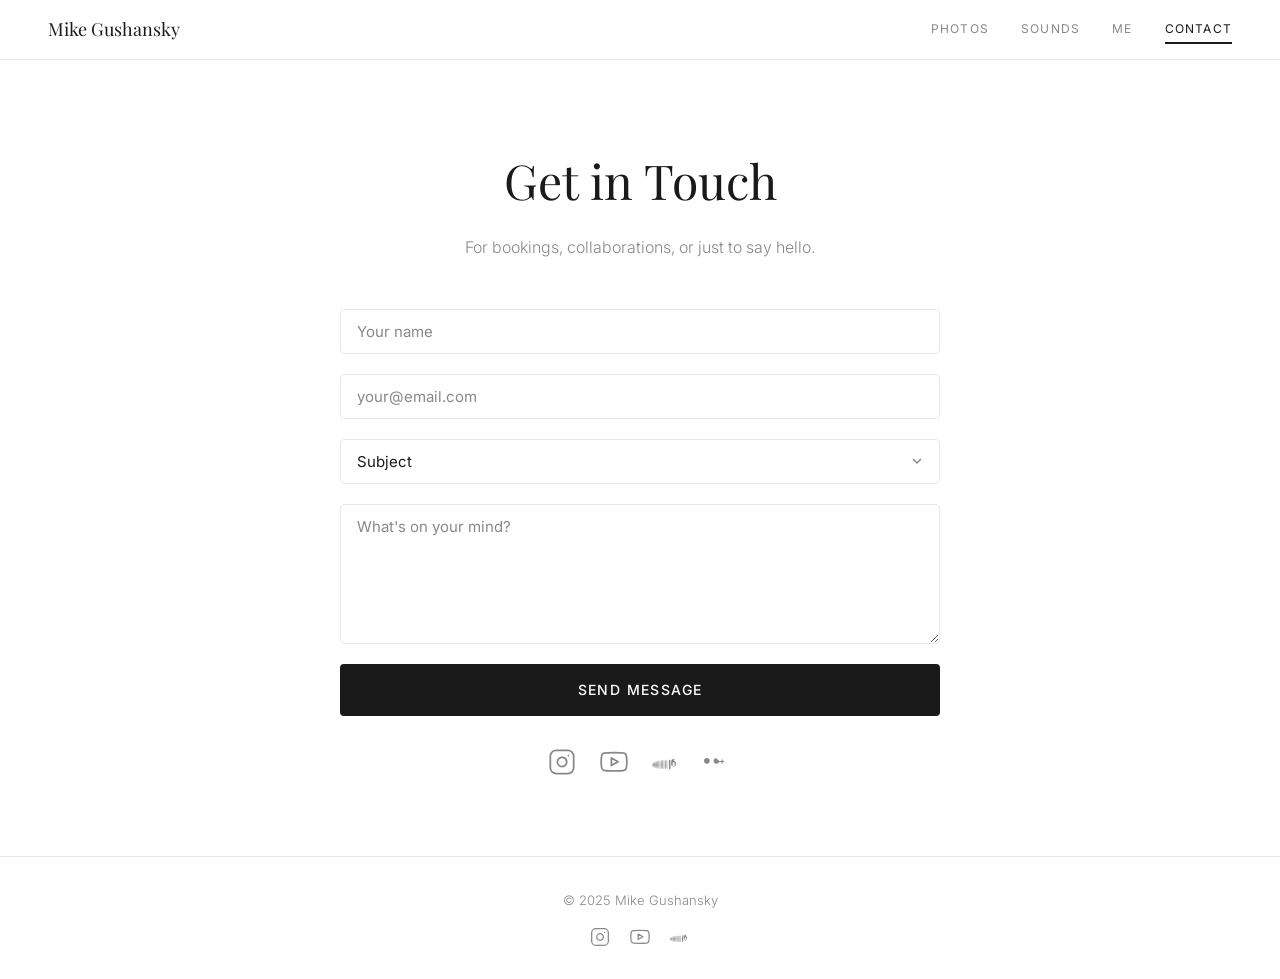
==== contact.html @ 5182df88 "Initial commit — full portfolio website Complete static site with homepage, photos gallery, sounds/m" ====
<!DOCTYPE html>
<html lang="en">
<head>
  <meta charset="UTF-8">
  <meta name="viewport" content="width=device-width, initial-scale=1.0">
  <meta name="description" content="Get in touch with Mike Gushansky for bookings, collaborations, or photography inquiries.">
  <meta property="og:title" content="Mike Gushansky — DJ & Photographer">
  <meta property="og:description" content="Music and photography by Mike Gushansky.">
  <title>Mike Gushansky — Contact</title>
  <link rel="preconnect" href="https://fonts.googleapis.com">
  <link href="https://fonts.googleapis.com/css2?family=Playfair+Display:ital,wght@0,400;0,700;1,400&family=Inter:wght@300;400;500&display=swap" rel="stylesheet">
  <link rel="stylesheet" href="css/styles.css">
  <script src="https://identity.netlify.com/v1/netlify-identity-widget.js"></script>
</head>
<body>

  <!-- Top Navigation -->
  <nav class="top-nav">
    <a href="index.html" class="top-nav__logo">Mike Gushansky</a>
    <div class="top-nav__links">
      <a href="photos.html" class="top-nav__link">Photos</a>
      <a href="sounds.html" class="top-nav__link">Sounds</a>
      <a href="me.html" class="top-nav__link">Me</a>
      <a href="contact.html" class="top-nav__link top-nav__link--active">Contact</a>
    </div>
    <button class="hamburger" aria-label="Menu">
      <span class="hamburger__line"></span>
      <span class="hamburger__line"></span>
      <span class="hamburger__line"></span>
    </button>
  </nav>

  <!-- Mobile Menu -->
  <div class="mobile-menu">
    <a href="photos.html" class="mobile-menu__link">Photos</a>
    <a href="sounds.html" class="mobile-menu__link">Sounds</a>
    <a href="me.html" class="mobile-menu__link">Me</a>
    <a href="contact.html" class="mobile-menu__link mobile-menu__link--active">Contact</a>
  </div>

  <div class="page-body">
    <main>

      <div class="content-wrap">
        <header class="page-header fade-in">
          <h1 class="page-header__title">Get in Touch</h1>
          <p class="page-header__tagline">For bookings, collaborations, or just to say hello.</p>
        </header>
      </div>

      <div class="content-wrap">
        <div class="contact-form-wrap fade-in">

          <!-- Netlify handles this form for free — no backend needed. Submissions appear in your Netlify dashboard. -->
          <form class="contact-form" name="contact" method="POST" data-netlify="true" netlify>
            <input type="hidden" name="form-name" value="contact">
            <input type="text" name="name" placeholder="Your name" required>
            <input type="email" name="email" placeholder="your@email.com" required>
            <select name="subject" required>
              <option value="" disabled selected>Subject</option>
              <option value="Booking">Booking</option>
              <option value="Collaboration">Collaboration</option>
              <option value="Photography">Photography</option>
              <option value="Other">Other</option>
            </select>
            <textarea name="message" rows="6" placeholder="What's on your mind?" required></textarea>
            <button type="submit" class="contact-form__submit">Send Message</button>
          </form>

          <div id="form-success">
            <p>Thanks! I'll be in touch soon.</p>
          </div>

          <!-- Social Icons -->
          <div class="contact-socials">
            <a href="#" target="_blank" aria-label="Instagram">
              <svg viewBox="0 0 24 24" fill="none" stroke="currentColor" stroke-width="1.5" stroke-linecap="round" stroke-linejoin="round"><rect x="2" y="2" width="20" height="20" rx="5" ry="5"></rect><path d="M16 11.37A4 4 0 1 1 12.63 8 4 4 0 0 1 16 11.37z"></path><line x1="17.5" y1="6.5" x2="17.51" y2="6.5"></line></svg>
            </a>
            <a href="#" target="_blank" aria-label="YouTube">
              <svg viewBox="0 0 24 24" fill="none" stroke="currentColor" stroke-width="1.5" stroke-linecap="round" stroke-linejoin="round"><path d="M22.54 6.42a2.78 2.78 0 0 0-1.94-2C18.88 4 12 4 12 4s-6.88 0-8.6.46a2.78 2.78 0 0 0-1.94 2A29 29 0 0 0 1 11.75a29 29 0 0 0 .46 5.33A2.78 2.78 0 0 0 3.4 19.13C5.12 19.56 12 19.56 12 19.56s6.88 0 8.6-.46a2.78 2.78 0 0 0 1.94-2 29 29 0 0 0 .46-5.25 29 29 0 0 0-.46-5.43z"></path><polygon points="9.75 15.02 15.5 11.75 9.75 8.48 9.75 15.02"></polygon></svg>
            </a>
            <a href="#" target="_blank" aria-label="SoundCloud">
              <svg viewBox="0 0 24 24" fill="currentColor"><path d="M1.175 12.225c-.051 0-.094.046-.101.1l-.233 2.154.233 2.105c.007.058.05.098.101.098.05 0 .09-.04.099-.098l.255-2.105-.27-2.154c-.009-.06-.05-.1-.1-.1m-.899.828c-.06 0-.091.037-.104.094L0 14.479l.172 1.282c.013.06.045.094.104.094.057 0 .09-.038.104-.094l.2-1.282-.2-1.332c-.014-.057-.047-.094-.104-.094m1.8-1.156c-.063 0-.11.05-.116.11l-.213 2.451.213 2.36c.006.063.053.11.116.11.063 0 .109-.047.116-.11l.244-2.36-.244-2.45c-.007-.064-.053-.111-.116-.111m.899-.427c-.073 0-.126.058-.132.125l-.193 2.878.193 2.728c.006.071.059.125.132.125.072 0 .123-.054.132-.125l.217-2.728-.217-2.878c-.009-.067-.06-.125-.132-.125m.9-.235c-.082 0-.14.066-.148.14l-.174 3.113.174 2.86c.008.076.066.14.148.14.08 0 .138-.064.148-.14l.197-2.86-.197-3.113c-.01-.074-.068-.14-.148-.14m.9-.236c-.09 0-.154.073-.16.155l-.155 3.349.155 2.94c.006.084.07.155.16.155.088 0 .152-.071.16-.155l.175-2.94-.175-3.349c-.008-.082-.072-.155-.16-.155m.998-.146c-.1 0-.17.08-.176.168l-.135 3.495.135 2.993c.006.09.076.168.176.168.098 0 .168-.078.176-.168l.154-2.993-.154-3.495c-.008-.088-.078-.168-.176-.168m1.1-.198c-.11 0-.187.09-.193.183l-.117 3.693.117 3.024c.006.098.083.183.193.183.108 0 .183-.085.193-.183l.13-3.024-.13-3.693c-.01-.093-.085-.183-.193-.183m1.098-.134c-.12 0-.2.098-.207.197l-.098 3.827.098 3.05c.007.103.087.197.207.197.118 0 .198-.094.207-.197l.11-3.05-.11-3.827c-.009-.099-.089-.197-.207-.197m1.1-.088c-.13 0-.214.105-.22.21l-.078 3.915.079 3.066c.006.11.09.21.22.21.127 0 .21-.1.22-.21l.088-3.066-.089-3.914c-.009-.106-.092-.211-.22-.211m1.202-.02c-.14 0-.228.116-.234.226l-.063 3.934.064 3.076c.006.116.094.226.234.226.137 0 .225-.11.234-.226l.072-3.076-.072-3.934c-.009-.11-.097-.226-.234-.226m1.2.032c-.148 0-.24.122-.247.238l-.047 3.902.047 3.082c.007.12.1.238.248.238.146 0 .238-.118.247-.238l.053-3.082-.053-3.902c-.009-.116-.101-.238-.247-.238m1.302.05c-.09 0-.168.04-.217.106-.03.04-.047.09-.05.143l-.03 3.747.03 3.074c.004.06.02.11.05.15.05.065.127.107.218.107.088 0 .165-.04.215-.104.032-.04.05-.092.053-.153l.034-3.074-.034-3.747c-.003-.06-.02-.11-.053-.15-.05-.067-.127-.109-.216-.109m2.372-.384c-.193 0-.36.079-.474.21a.62.62 0 0 0-.152.378v.002l-.035 3.822.035 3.05a.627.627 0 0 0 .626.593c.33 0 .604-.252.627-.577v.003l.038-3.069-.038-3.838c-.016-.04-.027-.08-.044-.116a1.1 1.1 0 0 0-.193-.32 1.094 1.094 0 0 0-.39-.278m4.1-.497c-.227-.09-.474-.137-.73-.137-1.12 0-2.028.89-2.058 2.003v.004l-.002 2.588v.002c.03 1.112.938 2.001 2.06 2.001.556 0 1.06-.22 1.43-.578.371-.359.6-.858.6-1.41V13.12c0-1.094-.757-2.012-1.781-2.268m.614 4.678a.835.835 0 0 1-.834.834c-.46 0-.833-.374-.833-.834v-2.41a.834.834 0 0 1 .833-.832c.46 0 .834.372.834.833v2.41z"/></svg>
            </a>
            <a href="#" target="_blank" aria-label="Mixcloud">
              <svg viewBox="0 0 24 24" fill="currentColor"><path d="M2.462 8.596C1.1 8.596 0 9.695 0 11.058s1.1 2.462 2.462 2.462c1.362 0 2.462-1.1 2.462-2.462s-1.1-2.462-2.462-2.462zm8.26 0c-1.362 0-2.462 1.1-2.462 2.462s1.1 2.462 2.462 2.462c.993 0 1.847-.587 2.236-1.432h2.066v.986a.493.493 0 0 0 .985 0v-.986h.986a.493.493 0 0 0 0-.985h-.986v-.986a.493.493 0 0 0-.985 0v.986h-2.066c-.389-.845-1.243-1.432-2.236-1.432zm-4.13 1.478a2.448 2.448 0 0 0-.692 1.476h-.001a2.448 2.448 0 0 0 .693 1.476 3.449 3.449 0 0 1-.693-1.476 3.449 3.449 0 0 1 .693-1.476z"/></svg>
            </a>
          </div>

        </div>
      </div>

    </main>

    <!-- Footer -->
    <footer class="site-footer">
      <p class="site-footer__copy">&copy; 2025 Mike Gushansky</p>
      <div class="site-footer__socials">
        <a href="#" target="_blank" aria-label="Instagram">
          <svg viewBox="0 0 24 24" fill="none" stroke="currentColor" stroke-width="1.5" stroke-linecap="round" stroke-linejoin="round"><rect x="2" y="2" width="20" height="20" rx="5" ry="5"></rect><path d="M16 11.37A4 4 0 1 1 12.63 8 4 4 0 0 1 16 11.37z"></path><line x1="17.5" y1="6.5" x2="17.51" y2="6.5"></line></svg>
        </a>
        <a href="#" target="_blank" aria-label="YouTube">
          <svg viewBox="0 0 24 24" fill="none" stroke="currentColor" stroke-width="1.5" stroke-linecap="round" stroke-linejoin="round"><path d="M22.54 6.42a2.78 2.78 0 0 0-1.94-2C18.88 4 12 4 12 4s-6.88 0-8.6.46a2.78 2.78 0 0 0-1.94 2A29 29 0 0 0 1 11.75a29 29 0 0 0 .46 5.33A2.78 2.78 0 0 0 3.4 19.13C5.12 19.56 12 19.56 12 19.56s6.88 0 8.6-.46a2.78 2.78 0 0 0 1.94-2 29 29 0 0 0 .46-5.25 29 29 0 0 0-.46-5.43z"></path><polygon points="9.75 15.02 15.5 11.75 9.75 8.48 9.75 15.02"></polygon></svg>
        </a>
        <a href="#" target="_blank" aria-label="SoundCloud">
          <svg viewBox="0 0 24 24" fill="currentColor"><path d="M1.175 12.225c-.051 0-.094.046-.101.1l-.233 2.154.233 2.105c.007.058.05.098.101.098.05 0 .09-.04.099-.098l.255-2.105-.27-2.154c-.009-.06-.05-.1-.1-.1m-.899.828c-.06 0-.091.037-.104.094L0 14.479l.172 1.282c.013.06.045.094.104.094.057 0 .09-.038.104-.094l.2-1.282-.2-1.332c-.014-.057-.047-.094-.104-.094m1.8-1.156c-.063 0-.11.05-.116.11l-.213 2.451.213 2.36c.006.063.053.11.116.11.063 0 .109-.047.116-.11l.244-2.36-.244-2.45c-.007-.064-.053-.111-.116-.111m.899-.427c-.073 0-.126.058-.132.125l-.193 2.878.193 2.728c.006.071.059.125.132.125.072 0 .123-.054.132-.125l.217-2.728-.217-2.878c-.009-.067-.06-.125-.132-.125m.9-.235c-.082 0-.14.066-.148.14l-.174 3.113.174 2.86c.008.076.066.14.148.14.08 0 .138-.064.148-.14l.197-2.86-.197-3.113c-.01-.074-.068-.14-.148-.14m.9-.236c-.09 0-.154.073-.16.155l-.155 3.349.155 2.94c.006.084.07.155.16.155.088 0 .152-.071.16-.155l.175-2.94-.175-3.349c-.008-.082-.072-.155-.16-.155m.998-.146c-.1 0-.17.08-.176.168l-.135 3.495.135 2.993c.006.09.076.168.176.168.098 0 .168-.078.176-.168l.154-2.993-.154-3.495c-.008-.088-.078-.168-.176-.168m1.1-.198c-.11 0-.187.09-.193.183l-.117 3.693.117 3.024c.006.098.083.183.193.183.108 0 .183-.085.193-.183l.13-3.024-.13-3.693c-.01-.093-.085-.183-.193-.183m1.098-.134c-.12 0-.2.098-.207.197l-.098 3.827.098 3.05c.007.103.087.197.207.197.118 0 .198-.094.207-.197l.11-3.05-.11-3.827c-.009-.099-.089-.197-.207-.197m1.1-.088c-.13 0-.214.105-.22.21l-.078 3.915.079 3.066c.006.11.09.21.22.21.127 0 .21-.1.22-.21l.088-3.066-.089-3.914c-.009-.106-.092-.211-.22-.211m1.202-.02c-.14 0-.228.116-.234.226l-.063 3.934.064 3.076c.006.116.094.226.234.226.137 0 .225-.11.234-.226l.072-3.076-.072-3.934c-.009-.11-.097-.226-.234-.226m1.2.032c-.148 0-.24.122-.247.238l-.047 3.902.047 3.082c.007.12.1.238.248.238.146 0 .238-.118.247-.238l.053-3.082-.053-3.902c-.009-.116-.101-.238-.247-.238m1.302.05c-.09 0-.168.04-.217.106-.03.04-.047.09-.05.143l-.03 3.747.03 3.074c.004.06.02.11.05.15.05.065.127.107.218.107.088 0 .165-.04.215-.104.032-.04.05-.092.053-.153l.034-3.074-.034-3.747c-.003-.06-.02-.11-.053-.15-.05-.067-.127-.109-.216-.109m2.372-.384c-.193 0-.36.079-.474.21a.62.62 0 0 0-.152.378v.002l-.035 3.822.035 3.05a.627.627 0 0 0 .626.593c.33 0 .604-.252.627-.577v.003l.038-3.069-.038-3.838c-.016-.04-.027-.08-.044-.116a1.1 1.1 0 0 0-.193-.32 1.094 1.094 0 0 0-.39-.278m4.1-.497c-.227-.09-.474-.137-.73-.137-1.12 0-2.028.89-2.058 2.003v.004l-.002 2.588v.002c.03 1.112.938 2.001 2.06 2.001.556 0 1.06-.22 1.43-.578.371-.359.6-.858.6-1.41V13.12c0-1.094-.757-2.012-1.781-2.268m.614 4.678a.835.835 0 0 1-.834.834c-.46 0-.833-.374-.833-.834v-2.41a.834.834 0 0 1 .833-.832c.46 0 .834.372.834.833v2.41z"/></svg>
        </a>
      </div>
    </footer>

  </div>

  <script src="js/main.js"></script>
  <script>
    if (window.netlifyIdentity) {
      window.netlifyIdentity.on("init", user => {
        if (!user) {
          window.netlifyIdentity.on("login", () => {
            document.location.href = "/admin/";
          });
        }
      });
    }
  </script>
</body>
</html>
---- css/styles.css ----
/* ==========================================================================
   Mike Gushansky — Global Stylesheet
   ========================================================================== */

/* --- CSS Custom Properties --- */
:root {
  --color-bg: #FFFFFF;
  --color-bg-soft: #F7F7F5;
  --color-text: #1A1A1A;
  --color-text-muted: #888888;
  --color-border: #E8E8E8;
  --color-hover: #000000;
}

/* --- Reset & Base --- */
*,
*::before,
*::after {
  margin: 0;
  padding: 0;
  box-sizing: border-box;
}

html {
  font-size: 16px;
  -webkit-text-size-adjust: 100%;
}

body {
  font-family: 'Inter', -apple-system, BlinkMacSystemFont, sans-serif;
  font-weight: 400;
  color: var(--color-text);
  background: var(--color-bg);
  line-height: 1.7;
  -webkit-font-smoothing: antialiased;
  -moz-osx-font-smoothing: grayscale;
}

a {
  color: inherit;
  text-decoration: none;
}

img {
  display: block;
  max-width: 100%;
}

ul, ol {
  list-style: none;
}

button {
  font-family: inherit;
  cursor: pointer;
  border: none;
  background: none;
}

select, input, textarea {
  font-family: inherit;
}

/* --- Fade In Animation --- */
.fade-in {
  opacity: 0;
  transform: translateY(24px);
  transition: opacity 0.6s ease, transform 0.6s ease;
}

.fade-in.visible {
  opacity: 1;
  transform: translateY(0);
}

/* ==========================================================================
   HOMEPAGE
   ========================================================================== */

.home-page {
  height: 100vh;
  height: 100dvh;
  overflow: hidden;
  position: relative;
  background: var(--color-bg);
}

/* Corner Navigation */
.corner-nav__link {
  position: fixed;
  font-family: 'Inter', sans-serif;
  font-weight: 400;
  text-transform: uppercase;
  letter-spacing: 0.15em;
  font-size: 12px;
  color: var(--color-text-muted);
  transition: color 0.3s ease;
  z-index: 10;
}

.corner-nav__link:hover {
  color: var(--color-text);
}

.corner-nav__link--top-left {
  top: 32px;
  left: 32px;
}

.corner-nav__link--top-right {
  top: 32px;
  right: 32px;
}

.corner-nav__link--bottom-left {
  bottom: 32px;
  left: 32px;
}

.corner-nav__link--bottom-right {
  bottom: 32px;
  right: 32px;
}

/* Centered Name */
.home-name {
  position: absolute;
  top: 50%;
  left: 50%;
  transform: translate(-50%, -50%);
  font-family: 'Playfair Display', serif;
  font-weight: 400;
  font-size: clamp(36px, 6vw, 72px);
  color: var(--color-text);
  white-space: nowrap;
  text-align: center;
}

/* ==========================================================================
   INNER PAGE NAVIGATION
   ========================================================================== */

.top-nav {
  position: fixed;
  top: 0;
  left: 0;
  right: 0;
  height: 60px;
  background: var(--color-bg);
  border-bottom: 1px solid var(--color-border);
  display: flex;
  align-items: center;
  justify-content: space-between;
  padding: 0 48px;
  z-index: 1000;
}

.top-nav__logo {
  font-family: 'Playfair Display', serif;
  font-weight: 400;
  font-size: 18px;
  color: var(--color-text);
}

.top-nav__links {
  display: flex;
  align-items: center;
  gap: 32px;
}

.top-nav__link {
  font-family: 'Inter', sans-serif;
  font-weight: 400;
  text-transform: uppercase;
  letter-spacing: 0.1em;
  font-size: 12px;
  color: var(--color-text-muted);
  transition: color 0.3s ease;
  position: relative;
}

.top-nav__link:hover {
  color: var(--color-text);
}

.top-nav__link--active {
  color: var(--color-text);
}

.top-nav__link--active::after {
  content: '';
  position: absolute;
  bottom: -4px;
  left: 0;
  right: 0;
  height: 2px;
  background: var(--color-text);
}

/* Hamburger */
.hamburger {
  display: none;
  flex-direction: column;
  justify-content: center;
  align-items: center;
  width: 32px;
  height: 32px;
  gap: 5px;
  cursor: pointer;
  z-index: 1001;
}

.hamburger__line {
  width: 20px;
  height: 1.5px;
  background: var(--color-text);
  transition: transform 0.3s ease, opacity 0.3s ease;
}

.hamburger.active .hamburger__line:nth-child(1) {
  transform: translateY(6.5px) rotate(45deg);
}

.hamburger.active .hamburger__line:nth-child(2) {
  opacity: 0;
}

.hamburger.active .hamburger__line:nth-child(3) {
  transform: translateY(-6.5px) rotate(-45deg);
}

/* Mobile Menu Overlay */
.mobile-menu {
  display: none;
  position: fixed;
  inset: 0;
  background: var(--color-bg);
  z-index: 999;
  flex-direction: column;
  align-items: center;
  justify-content: center;
  gap: 40px;
}

.mobile-menu.active {
  display: flex;
}

.mobile-menu__link {
  font-family: 'Inter', sans-serif;
  font-weight: 400;
  text-transform: uppercase;
  letter-spacing: 0.15em;
  font-size: 16px;
  color: var(--color-text-muted);
  transition: color 0.3s ease;
}

.mobile-menu__link:hover,
.mobile-menu__link--active {
  color: var(--color-text);
}

/* ==========================================================================
   INNER PAGE LAYOUT
   ========================================================================== */

.page-body {
  padding-top: 60px;
}

.content-wrap {
  max-width: 1200px;
  margin: 0 auto;
  padding: 0 48px;
}

.section-padding {
  padding: 80px 0;
}

/* ==========================================================================
   FOOTER
   ========================================================================== */

.site-footer {
  border-top: 1px solid var(--color-border);
  padding: 32px 0;
  text-align: center;
}

.site-footer__copy {
  font-family: 'Inter', sans-serif;
  font-weight: 300;
  font-size: 13px;
  color: var(--color-text-muted);
}

.site-footer__socials {
  display: flex;
  align-items: center;
  justify-content: center;
  gap: 20px;
  margin-top: 16px;
}

.site-footer__socials a {
  color: var(--color-text-muted);
  transition: color 0.3s ease;
  display: flex;
}

.site-footer__socials a:hover {
  color: var(--color-text);
}

.site-footer__socials svg {
  width: 20px;
  height: 20px;
}

/* ==========================================================================
   PHOTOS PAGE — Carousel
   ========================================================================== */

.carousel {
  position: relative;
  width: 100%;
  height: 100vh;
  overflow: hidden;
}

.carousel__track {
  display: flex;
  height: 100%;
  transition: transform 0.5s ease;
}

.carousel__slide {
  min-width: 100%;
  height: 100%;
  position: relative;
}

.carousel__slide img {
  width: 100%;
  height: 100%;
  object-fit: cover;
}

.carousel__caption {
  position: absolute;
  bottom: 0;
  left: 0;
  right: 0;
  padding: 80px 48px 40px;
  background: linear-gradient(to top, rgba(0,0,0,0.5), transparent);
  z-index: 2;
}

.carousel__caption-title {
  font-family: 'Inter', sans-serif;
  font-weight: 400;
  font-size: 16px;
  color: #fff;
  margin-bottom: 4px;
}

.carousel__caption-meta {
  font-family: 'Inter', sans-serif;
  font-weight: 300;
  font-size: 13px;
  color: rgba(255,255,255,0.7);
}

.carousel__arrow {
  position: absolute;
  top: 50%;
  transform: translateY(-50%);
  width: 48px;
  height: 48px;
  border-radius: 50%;
  background: rgba(255,255,255,0.15);
  display: flex;
  align-items: center;
  justify-content: center;
  z-index: 3;
  transition: background 0.3s ease;
  cursor: pointer;
  border: none;
}

.carousel__arrow:hover {
  background: rgba(255,255,255,0.3);
}

.carousel__arrow svg {
  width: 20px;
  height: 20px;
  fill: none;
  stroke: #fff;
  stroke-width: 2;
  stroke-linecap: round;
  stroke-linejoin: round;
}

.carousel__arrow--prev {
  left: 24px;
}

.carousel__arrow--next {
  right: 24px;
}

.carousel__dots {
  position: absolute;
  bottom: 20px;
  left: 50%;
  transform: translateX(-50%);
  display: flex;
  gap: 8px;
  z-index: 3;
}

.carousel__dot {
  width: 8px;
  height: 8px;
  border-radius: 50%;
  background: rgba(255,255,255,0.4);
  cursor: pointer;
  border: none;
  padding: 0;
  transition: background 0.3s ease;
}

.carousel__dot--active {
  background: #fff;
}

/* ==========================================================================
   PHOTOS PAGE — Masonry Gallery
   ========================================================================== */

.gallery {
  column-count: 2;
  column-gap: 12px;
  padding: 12px 0;
}

.gallery__item {
  break-inside: avoid;
  margin-bottom: 12px;
  cursor: pointer;
  overflow: hidden;
}

.gallery__item img {
  width: 100%;
  display: block;
  opacity: 0;
  transition: opacity 0.6s ease;
}

.gallery__item img.loaded {
  opacity: 1;
}

/* ==========================================================================
   PHOTOS PAGE — Lightbox
   ========================================================================== */

.lightbox {
  display: none;
  position: fixed;
  inset: 0;
  background: #000;
  z-index: 2000;
  align-items: center;
  justify-content: center;
}

.lightbox.active {
  display: flex;
}

.lightbox__img {
  max-width: 95vw;
  max-height: 95vh;
  object-fit: contain;
}

.lightbox__close {
  position: absolute;
  top: 20px;
  right: 24px;
  color: #fff;
  font-size: 24px;
  cursor: pointer;
  background: none;
  border: none;
  line-height: 1;
  z-index: 2001;
  padding: 8px;
}

.lightbox__arrow {
  position: absolute;
  top: 50%;
  transform: translateY(-50%);
  width: 48px;
  height: 48px;
  border-radius: 50%;
  background: rgba(255,255,255,0.15);
  display: flex;
  align-items: center;
  justify-content: center;
  z-index: 2001;
  transition: background 0.3s ease;
  cursor: pointer;
  border: none;
}

.lightbox__arrow:hover {
  background: rgba(255,255,255,0.3);
}

.lightbox__arrow svg {
  width: 20px;
  height: 20px;
  fill: none;
  stroke: #fff;
  stroke-width: 2;
  stroke-linecap: round;
  stroke-linejoin: round;
}

.lightbox__arrow--prev {
  left: 24px;
}

.lightbox__arrow--next {
  right: 24px;
}

/* ==========================================================================
   SOUNDS PAGE
   ========================================================================== */

.page-header {
  text-align: center;
  padding: 80px 0 48px;
}

.page-header__title {
  font-family: 'Playfair Display', serif;
  font-weight: 400;
  font-size: clamp(36px, 5vw, 48px);
  color: var(--color-text);
  margin-bottom: 12px;
}

.page-header__tagline {
  font-family: 'Inter', sans-serif;
  font-weight: 300;
  font-size: 16px;
  color: var(--color-text-muted);
}

/* Featured Mix */
.featured-mix {
  max-width: 900px;
  margin: 0 auto;
  padding-bottom: 80px;
}

.featured-mix__embed {
  position: relative;
  padding-bottom: 56.25%;
  height: 0;
  border-radius: 4px;
  overflow: hidden;
  box-shadow: 0 4px 24px rgba(0,0,0,0.08);
}

.featured-mix__embed iframe {
  position: absolute;
  top: 0;
  left: 0;
  width: 100%;
  height: 100%;
  border: 0;
}

.featured-mix__info {
  margin-top: 24px;
}

.featured-mix__title {
  font-family: 'Playfair Display', serif;
  font-weight: 400;
  font-size: clamp(24px, 3vw, 32px);
  color: var(--color-text);
  margin-bottom: 8px;
}

.featured-mix__meta {
  font-family: 'Inter', sans-serif;
  font-weight: 300;
  font-size: 13px;
  color: var(--color-text-muted);
  margin-bottom: 16px;
}

.featured-mix__desc {
  font-family: 'Inter', sans-serif;
  font-weight: 300;
  font-size: 15px;
  line-height: 1.7;
  color: var(--color-text);
}

/* Mix Grid */
.mix-section__heading {
  font-family: 'Playfair Display', serif;
  font-weight: 400;
  font-size: clamp(28px, 4vw, 36px);
  color: var(--color-text);
  margin-bottom: 40px;
}

.mix-grid {
  display: grid;
  grid-template-columns: repeat(2, 1fr);
  gap: 32px;
}

.mix-card {
  cursor: pointer;
}

.mix-card__thumb {
  position: relative;
  border-radius: 4px;
  overflow: hidden;
}

.mix-card__thumb img {
  width: 100%;
  aspect-ratio: 16 / 9;
  object-fit: cover;
  transition: transform 0.3s ease;
}

.mix-card:hover .mix-card__thumb img {
  transform: scale(1.02);
}

.mix-card__title {
  font-family: 'Inter', sans-serif;
  font-weight: 500;
  font-size: 16px;
  margin-top: 12px;
  color: var(--color-text);
}

.mix-card__meta {
  font-family: 'Inter', sans-serif;
  font-weight: 300;
  font-size: 13px;
  color: var(--color-text-muted);
  margin-top: 4px;
}

.mix-card__genre {
  display: inline-block;
  border: 1px solid var(--color-border);
  border-radius: 100px;
  padding: 4px 10px;
  font-family: 'Inter', sans-serif;
  font-weight: 400;
  font-size: 11px;
  text-transform: uppercase;
  letter-spacing: 0.1em;
  color: var(--color-text-muted);
  margin-top: 8px;
}

/* Mix Modal */
.mix-modal {
  display: none;
  position: fixed;
  inset: 0;
  background: rgba(0,0,0,0.85);
  z-index: 2000;
  align-items: center;
  justify-content: center;
}

.mix-modal.active {
  display: flex;
}

.mix-modal__container {
  background: #fff;
  max-width: 800px;
  width: 90%;
  padding: 24px;
  border-radius: 4px;
  position: relative;
}

.mix-modal__embed {
  position: relative;
  padding-bottom: 56.25%;
  height: 0;
}

.mix-modal__embed iframe {
  position: absolute;
  top: 0;
  left: 0;
  width: 100%;
  height: 100%;
  border: 0;
}

.mix-modal__close {
  position: absolute;
  top: -40px;
  right: 0;
  color: #fff;
  font-size: 24px;
  cursor: pointer;
  background: none;
  border: none;
  line-height: 1;
  padding: 8px;
  transition: color 0.3s ease;
}

.mix-modal__close:hover {
  color: var(--color-text-muted);
}

/* ==========================================================================
   ME PAGE
   ========================================================================== */

.me-hero {
  width: 100%;
  height: 70vh;
  overflow: hidden;
}

.me-hero img {
  width: 100%;
  height: 100%;
  object-fit: cover;
  object-position: center top;
}

.me-content {
  max-width: 640px;
  margin: 64px auto 0;
  padding: 0 24px 80px;
}

.me-content__title {
  font-family: 'Playfair Display', serif;
  font-weight: 400;
  font-size: clamp(36px, 5vw, 48px);
  margin-bottom: 8px;
}

.me-content__rule {
  border: none;
  border-top: 1px solid var(--color-border);
  margin-bottom: 40px;
}

.me-content__bio p {
  font-family: 'Inter', sans-serif;
  font-weight: 300;
  font-size: 17px;
  line-height: 1.9;
  margin-bottom: 24px;
}

/* Press */
.me-press {
  margin-top: 48px;
  border-top: 1px solid var(--color-border);
  padding-top: 32px;
}

.me-press__heading {
  font-family: 'Inter', sans-serif;
  font-weight: 500;
  font-size: 13px;
  text-transform: uppercase;
  letter-spacing: 0.1em;
  color: var(--color-text-muted);
  margin-bottom: 16px;
}

/* Press Cards */
.press-card {
  display: flex;
  gap: 20px;
  padding: 24px 0;
  border-bottom: 1px solid var(--color-border);
  text-decoration: none;
  color: inherit;
  transition: opacity 0.3s ease;
}

.press-card:hover .press-card__img {
  opacity: 0.85;
}

.press-card__img {
  width: 140px;
  aspect-ratio: 16 / 10;
  object-fit: cover;
  border-radius: 4px;
  flex-shrink: 0;
  transition: opacity 0.3s ease;
}

.press-card__text {
  display: flex;
  flex-direction: column;
  justify-content: center;
}

.press-card__title {
  font-family: 'Inter', sans-serif;
  font-weight: 500;
  font-size: 15px;
  color: var(--color-text);
  line-height: 1.4;
}

.press-card__desc {
  font-family: 'Inter', sans-serif;
  font-weight: 300;
  font-size: 14px;
  color: var(--color-text-muted);
  line-height: 1.6;
  margin-top: 6px;
}

.press-card__link {
  font-family: 'Inter', sans-serif;
  font-weight: 400;
  font-size: 13px;
  color: var(--color-text);
  margin-top: 8px;
}

/* ==========================================================================
   CONTACT PAGE
   ========================================================================== */

.contact-form-wrap {
  max-width: 600px;
  margin: 0 auto;
  padding-bottom: 80px;
}

.contact-form {
  display: flex;
  flex-direction: column;
  gap: 20px;
}

.contact-form input,
.contact-form select,
.contact-form textarea {
  width: 100%;
  border: 1px solid var(--color-border);
  border-radius: 4px;
  padding: 12px 16px;
  font-family: 'Inter', sans-serif;
  font-weight: 400;
  font-size: 15px;
  color: var(--color-text);
  background: var(--color-bg);
  transition: border-color 0.3s ease;
  appearance: none;
  -webkit-appearance: none;
}

.contact-form select {
  background-image: url("data:image/svg+xml,%3Csvg xmlns='http://www.w3.org/2000/svg' width='12' height='12' viewBox='0 0 12 12'%3E%3Cpath d='M2 4l4 4 4-4' fill='none' stroke='%23888' stroke-width='1.5'/%3E%3C/svg%3E");
  background-repeat: no-repeat;
  background-position: right 16px center;
  padding-right: 40px;
}

.contact-form input:focus,
.contact-form select:focus,
.contact-form textarea:focus {
  border-color: var(--color-text);
  outline: none;
}

.contact-form input::placeholder,
.contact-form textarea::placeholder {
  color: var(--color-text-muted);
}

.contact-form textarea {
  resize: vertical;
}

.contact-form__submit {
  width: 100%;
  height: 52px;
  background: var(--color-text);
  color: #fff;
  font-family: 'Inter', sans-serif;
  font-weight: 500;
  font-size: 14px;
  text-transform: uppercase;
  letter-spacing: 0.1em;
  border: none;
  border-radius: 4px;
  cursor: pointer;
  transition: background 0.3s ease;
}

.contact-form__submit:hover {
  background: #333;
}

#form-success {
  display: none;
  text-align: center;
  padding: 48px 0;
}

#form-success p {
  font-family: 'Inter', sans-serif;
  font-weight: 300;
  font-size: 18px;
  color: var(--color-text);
}

.contact-socials {
  display: flex;
  align-items: center;
  justify-content: center;
  gap: 24px;
  margin-top: 32px;
}

.contact-socials a {
  color: var(--color-text-muted);
  transition: color 0.3s ease;
  display: flex;
}

.contact-socials a:hover {
  color: var(--color-text);
}

.contact-socials svg {
  width: 28px;
  height: 28px;
}

/* ==========================================================================
   RESPONSIVE
   ========================================================================== */

/* Tablet */
@media (max-width: 1024px) {
  .content-wrap {
    padding: 0 32px;
  }
}

/* Mobile */
@media (max-width: 768px) {
  /* Homepage */
  .corner-nav__link {
    font-size: 10px;
  }

  .corner-nav__link--top-left {
    top: 20px;
    left: 20px;
  }

  .corner-nav__link--top-right {
    top: 20px;
    right: 20px;
  }

  .corner-nav__link--bottom-left {
    bottom: 20px;
    left: 20px;
  }

  .corner-nav__link--bottom-right {
    bottom: 20px;
    right: 20px;
  }

  /* Nav */
  .top-nav {
    padding: 0 24px;
  }

  .top-nav__links {
    display: none;
  }

  .hamburger {
    display: flex;
  }

  /* Content */
  .content-wrap {
    padding: 0 24px;
  }

  .section-padding {
    padding: 48px 0;
  }

  /* Photos */
  .gallery {
    column-count: 1;
  }

  .carousel__arrow {
    width: 36px;
    height: 36px;
  }

  .carousel__arrow svg {
    width: 16px;
    height: 16px;
  }

  .carousel__arrow--prev {
    left: 12px;
  }

  .carousel__arrow--next {
    right: 12px;
  }

  .carousel__caption {
    padding: 60px 24px 32px;
  }

  /* Sounds */
  .mix-grid {
    grid-template-columns: 1fr;
  }

  .page-header {
    padding: 48px 0 32px;
  }

  /* Me */
  .me-hero {
    height: 50vh;
  }

  .me-content {
    margin-top: 40px;
  }

  .press-card {
    flex-direction: column;
  }

  .press-card__img {
    width: 100%;
  }

  /* Contact */
  .contact-form-wrap {
    padding-bottom: 48px;
  }
}
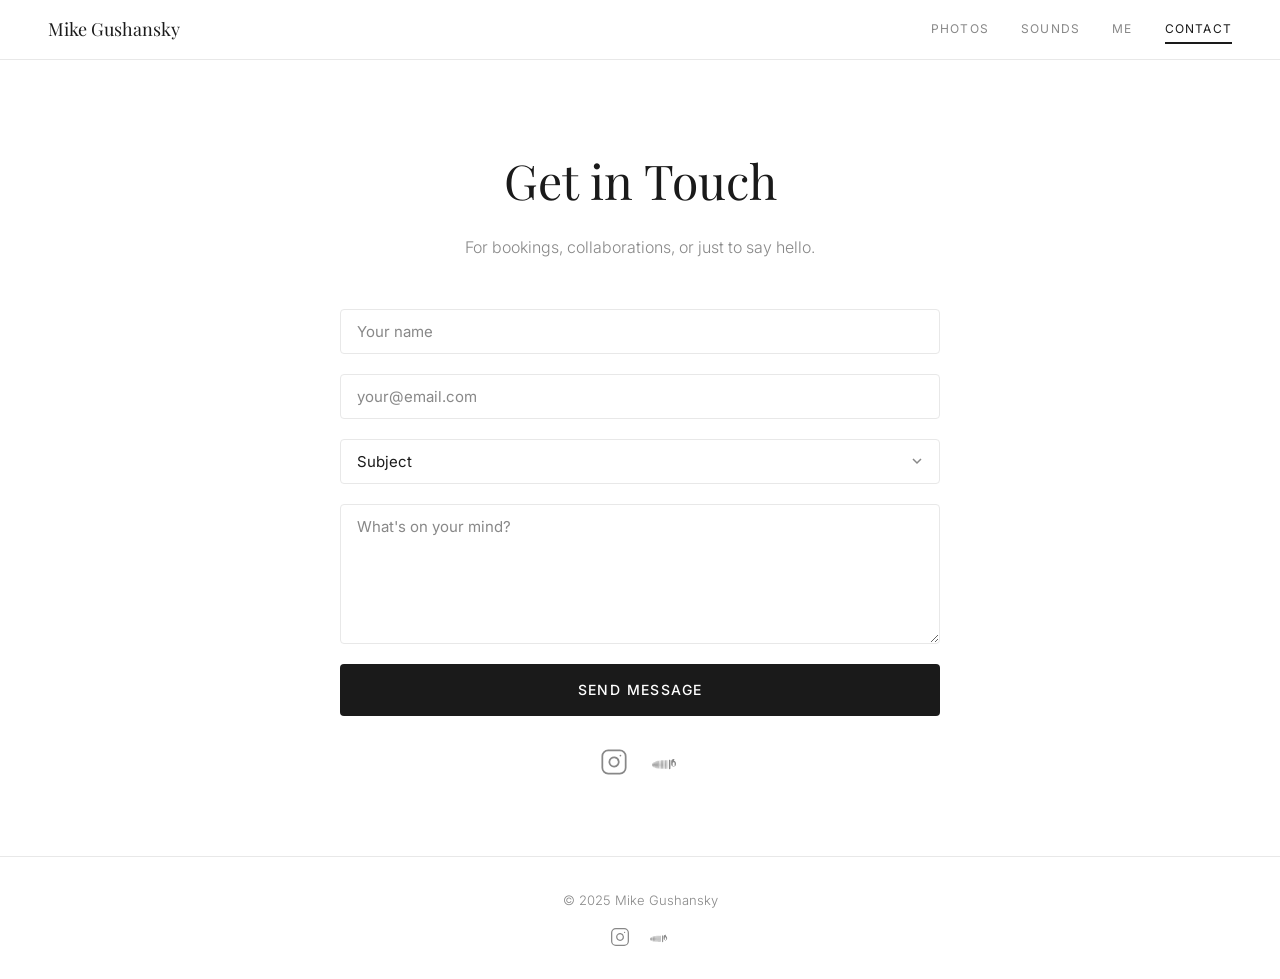
==== commit fb3cbf49: "Update social links: Instagram + SoundCloud only, real URLs Removed YouTube and Mixcloud icons from " ====
--- a/contact.html
+++ b/contact.html
@@ -73,17 +73,11 @@
 
           <!-- Social Icons -->
           <div class="contact-socials">
-            <a href="#" target="_blank" aria-label="Instagram">
+            <a href="https://www.instagram.com/mikegushansky/" target="_blank" aria-label="Instagram">
               <svg viewBox="0 0 24 24" fill="none" stroke="currentColor" stroke-width="1.5" stroke-linecap="round" stroke-linejoin="round"><rect x="2" y="2" width="20" height="20" rx="5" ry="5"></rect><path d="M16 11.37A4 4 0 1 1 12.63 8 4 4 0 0 1 16 11.37z"></path><line x1="17.5" y1="6.5" x2="17.51" y2="6.5"></line></svg>
             </a>
-            <a href="#" target="_blank" aria-label="YouTube">
-              <svg viewBox="0 0 24 24" fill="none" stroke="currentColor" stroke-width="1.5" stroke-linecap="round" stroke-linejoin="round"><path d="M22.54 6.42a2.78 2.78 0 0 0-1.94-2C18.88 4 12 4 12 4s-6.88 0-8.6.46a2.78 2.78 0 0 0-1.94 2A29 29 0 0 0 1 11.75a29 29 0 0 0 .46 5.33A2.78 2.78 0 0 0 3.4 19.13C5.12 19.56 12 19.56 12 19.56s6.88 0 8.6-.46a2.78 2.78 0 0 0 1.94-2 29 29 0 0 0 .46-5.25 29 29 0 0 0-.46-5.43z"></path><polygon points="9.75 15.02 15.5 11.75 9.75 8.48 9.75 15.02"></polygon></svg>
-            </a>
-            <a href="#" target="_blank" aria-label="SoundCloud">
+            <a href="https://soundcloud.com/mikegushansky" target="_blank" aria-label="SoundCloud">
               <svg viewBox="0 0 24 24" fill="currentColor"><path d="M1.175 12.225c-.051 0-.094.046-.101.1l-.233 2.154.233 2.105c.007.058.05.098.101.098.05 0 .09-.04.099-.098l.255-2.105-.27-2.154c-.009-.06-.05-.1-.1-.1m-.899.828c-.06 0-.091.037-.104.094L0 14.479l.172 1.282c.013.06.045.094.104.094.057 0 .09-.038.104-.094l.2-1.282-.2-1.332c-.014-.057-.047-.094-.104-.094m1.8-1.156c-.063 0-.11.05-.116.11l-.213 2.451.213 2.36c.006.063.053.11.116.11.063 0 .109-.047.116-.11l.244-2.36-.244-2.45c-.007-.064-.053-.111-.116-.111m.899-.427c-.073 0-.126.058-.132.125l-.193 2.878.193 2.728c.006.071.059.125.132.125.072 0 .123-.054.132-.125l.217-2.728-.217-2.878c-.009-.067-.06-.125-.132-.125m.9-.235c-.082 0-.14.066-.148.14l-.174 3.113.174 2.86c.008.076.066.14.148.14.08 0 .138-.064.148-.14l.197-2.86-.197-3.113c-.01-.074-.068-.14-.148-.14m.9-.236c-.09 0-.154.073-.16.155l-.155 3.349.155 2.94c.006.084.07.155.16.155.088 0 .152-.071.16-.155l.175-2.94-.175-3.349c-.008-.082-.072-.155-.16-.155m.998-.146c-.1 0-.17.08-.176.168l-.135 3.495.135 2.993c.006.09.076.168.176.168.098 0 .168-.078.176-.168l.154-2.993-.154-3.495c-.008-.088-.078-.168-.176-.168m1.1-.198c-.11 0-.187.09-.193.183l-.117 3.693.117 3.024c.006.098.083.183.193.183.108 0 .183-.085.193-.183l.13-3.024-.13-3.693c-.01-.093-.085-.183-.193-.183m1.098-.134c-.12 0-.2.098-.207.197l-.098 3.827.098 3.05c.007.103.087.197.207.197.118 0 .198-.094.207-.197l.11-3.05-.11-3.827c-.009-.099-.089-.197-.207-.197m1.1-.088c-.13 0-.214.105-.22.21l-.078 3.915.079 3.066c.006.11.09.21.22.21.127 0 .21-.1.22-.21l.088-3.066-.089-3.914c-.009-.106-.092-.211-.22-.211m1.202-.02c-.14 0-.228.116-.234.226l-.063 3.934.064 3.076c.006.116.094.226.234.226.137 0 .225-.11.234-.226l.072-3.076-.072-3.934c-.009-.11-.097-.226-.234-.226m1.2.032c-.148 0-.24.122-.247.238l-.047 3.902.047 3.082c.007.12.1.238.248.238.146 0 .238-.118.247-.238l.053-3.082-.053-3.902c-.009-.116-.101-.238-.247-.238m1.302.05c-.09 0-.168.04-.217.106-.03.04-.047.09-.05.143l-.03 3.747.03 3.074c.004.06.02.11.05.15.05.065.127.107.218.107.088 0 .165-.04.215-.104.032-.04.05-.092.053-.153l.034-3.074-.034-3.747c-.003-.06-.02-.11-.053-.15-.05-.067-.127-.109-.216-.109m2.372-.384c-.193 0-.36.079-.474.21a.62.62 0 0 0-.152.378v.002l-.035 3.822.035 3.05a.627.627 0 0 0 .626.593c.33 0 .604-.252.627-.577v.003l.038-3.069-.038-3.838c-.016-.04-.027-.08-.044-.116a1.1 1.1 0 0 0-.193-.32 1.094 1.094 0 0 0-.39-.278m4.1-.497c-.227-.09-.474-.137-.73-.137-1.12 0-2.028.89-2.058 2.003v.004l-.002 2.588v.002c.03 1.112.938 2.001 2.06 2.001.556 0 1.06-.22 1.43-.578.371-.359.6-.858.6-1.41V13.12c0-1.094-.757-2.012-1.781-2.268m.614 4.678a.835.835 0 0 1-.834.834c-.46 0-.833-.374-.833-.834v-2.41a.834.834 0 0 1 .833-.832c.46 0 .834.372.834.833v2.41z"/></svg>
-            </a>
-            <a href="#" target="_blank" aria-label="Mixcloud">
-              <svg viewBox="0 0 24 24" fill="currentColor"><path d="M2.462 8.596C1.1 8.596 0 9.695 0 11.058s1.1 2.462 2.462 2.462c1.362 0 2.462-1.1 2.462-2.462s-1.1-2.462-2.462-2.462zm8.26 0c-1.362 0-2.462 1.1-2.462 2.462s1.1 2.462 2.462 2.462c.993 0 1.847-.587 2.236-1.432h2.066v.986a.493.493 0 0 0 .985 0v-.986h.986a.493.493 0 0 0 0-.985h-.986v-.986a.493.493 0 0 0-.985 0v.986h-2.066c-.389-.845-1.243-1.432-2.236-1.432zm-4.13 1.478a2.448 2.448 0 0 0-.692 1.476h-.001a2.448 2.448 0 0 0 .693 1.476 3.449 3.449 0 0 1-.693-1.476 3.449 3.449 0 0 1 .693-1.476z"/></svg>
             </a>
           </div>
 
@@ -96,13 +90,10 @@
     <footer class="site-footer">
       <p class="site-footer__copy">&copy; 2025 Mike Gushansky</p>
       <div class="site-footer__socials">
-        <a href="#" target="_blank" aria-label="Instagram">
+        <a href="https://www.instagram.com/mikegushansky/" target="_blank" aria-label="Instagram">
           <svg viewBox="0 0 24 24" fill="none" stroke="currentColor" stroke-width="1.5" stroke-linecap="round" stroke-linejoin="round"><rect x="2" y="2" width="20" height="20" rx="5" ry="5"></rect><path d="M16 11.37A4 4 0 1 1 12.63 8 4 4 0 0 1 16 11.37z"></path><line x1="17.5" y1="6.5" x2="17.51" y2="6.5"></line></svg>
         </a>
-        <a href="#" target="_blank" aria-label="YouTube">
-          <svg viewBox="0 0 24 24" fill="none" stroke="currentColor" stroke-width="1.5" stroke-linecap="round" stroke-linejoin="round"><path d="M22.54 6.42a2.78 2.78 0 0 0-1.94-2C18.88 4 12 4 12 4s-6.88 0-8.6.46a2.78 2.78 0 0 0-1.94 2A29 29 0 0 0 1 11.75a29 29 0 0 0 .46 5.33A2.78 2.78 0 0 0 3.4 19.13C5.12 19.56 12 19.56 12 19.56s6.88 0 8.6-.46a2.78 2.78 0 0 0 1.94-2 29 29 0 0 0 .46-5.25 29 29 0 0 0-.46-5.43z"></path><polygon points="9.75 15.02 15.5 11.75 9.75 8.48 9.75 15.02"></polygon></svg>
-        </a>
-        <a href="#" target="_blank" aria-label="SoundCloud">
+        <a href="https://soundcloud.com/mikegushansky" target="_blank" aria-label="SoundCloud">
           <svg viewBox="0 0 24 24" fill="currentColor"><path d="M1.175 12.225c-.051 0-.094.046-.101.1l-.233 2.154.233 2.105c.007.058.05.098.101.098.05 0 .09-.04.099-.098l.255-2.105-.27-2.154c-.009-.06-.05-.1-.1-.1m-.899.828c-.06 0-.091.037-.104.094L0 14.479l.172 1.282c.013.06.045.094.104.094.057 0 .09-.038.104-.094l.2-1.282-.2-1.332c-.014-.057-.047-.094-.104-.094m1.8-1.156c-.063 0-.11.05-.116.11l-.213 2.451.213 2.36c.006.063.053.11.116.11.063 0 .109-.047.116-.11l.244-2.36-.244-2.45c-.007-.064-.053-.111-.116-.111m.899-.427c-.073 0-.126.058-.132.125l-.193 2.878.193 2.728c.006.071.059.125.132.125.072 0 .123-.054.132-.125l.217-2.728-.217-2.878c-.009-.067-.06-.125-.132-.125m.9-.235c-.082 0-.14.066-.148.14l-.174 3.113.174 2.86c.008.076.066.14.148.14.08 0 .138-.064.148-.14l.197-2.86-.197-3.113c-.01-.074-.068-.14-.148-.14m.9-.236c-.09 0-.154.073-.16.155l-.155 3.349.155 2.94c.006.084.07.155.16.155.088 0 .152-.071.16-.155l.175-2.94-.175-3.349c-.008-.082-.072-.155-.16-.155m.998-.146c-.1 0-.17.08-.176.168l-.135 3.495.135 2.993c.006.09.076.168.176.168.098 0 .168-.078.176-.168l.154-2.993-.154-3.495c-.008-.088-.078-.168-.176-.168m1.1-.198c-.11 0-.187.09-.193.183l-.117 3.693.117 3.024c.006.098.083.183.193.183.108 0 .183-.085.193-.183l.13-3.024-.13-3.693c-.01-.093-.085-.183-.193-.183m1.098-.134c-.12 0-.2.098-.207.197l-.098 3.827.098 3.05c.007.103.087.197.207.197.118 0 .198-.094.207-.197l.11-3.05-.11-3.827c-.009-.099-.089-.197-.207-.197m1.1-.088c-.13 0-.214.105-.22.21l-.078 3.915.079 3.066c.006.11.09.21.22.21.127 0 .21-.1.22-.21l.088-3.066-.089-3.914c-.009-.106-.092-.211-.22-.211m1.202-.02c-.14 0-.228.116-.234.226l-.063 3.934.064 3.076c.006.116.094.226.234.226.137 0 .225-.11.234-.226l.072-3.076-.072-3.934c-.009-.11-.097-.226-.234-.226m1.2.032c-.148 0-.24.122-.247.238l-.047 3.902.047 3.082c.007.12.1.238.248.238.146 0 .238-.118.247-.238l.053-3.082-.053-3.902c-.009-.116-.101-.238-.247-.238m1.302.05c-.09 0-.168.04-.217.106-.03.04-.047.09-.05.143l-.03 3.747.03 3.074c.004.06.02.11.05.15.05.065.127.107.218.107.088 0 .165-.04.215-.104.032-.04.05-.092.053-.153l.034-3.074-.034-3.747c-.003-.06-.02-.11-.053-.15-.05-.067-.127-.109-.216-.109m2.372-.384c-.193 0-.36.079-.474.21a.62.62 0 0 0-.152.378v.002l-.035 3.822.035 3.05a.627.627 0 0 0 .626.593c.33 0 .604-.252.627-.577v.003l.038-3.069-.038-3.838c-.016-.04-.027-.08-.044-.116a1.1 1.1 0 0 0-.193-.32 1.094 1.094 0 0 0-.39-.278m4.1-.497c-.227-.09-.474-.137-.73-.137-1.12 0-2.028.89-2.058 2.003v.004l-.002 2.588v.002c.03 1.112.938 2.001 2.06 2.001.556 0 1.06-.22 1.43-.578.371-.359.6-.858.6-1.41V13.12c0-1.094-.757-2.012-1.781-2.268m.614 4.678a.835.835 0 0 1-.834.834c-.46 0-.833-.374-.833-.834v-2.41a.834.834 0 0 1 .833-.832c.46 0 .834.372.834.833v2.41z"/></svg>
         </a>
       </div>
